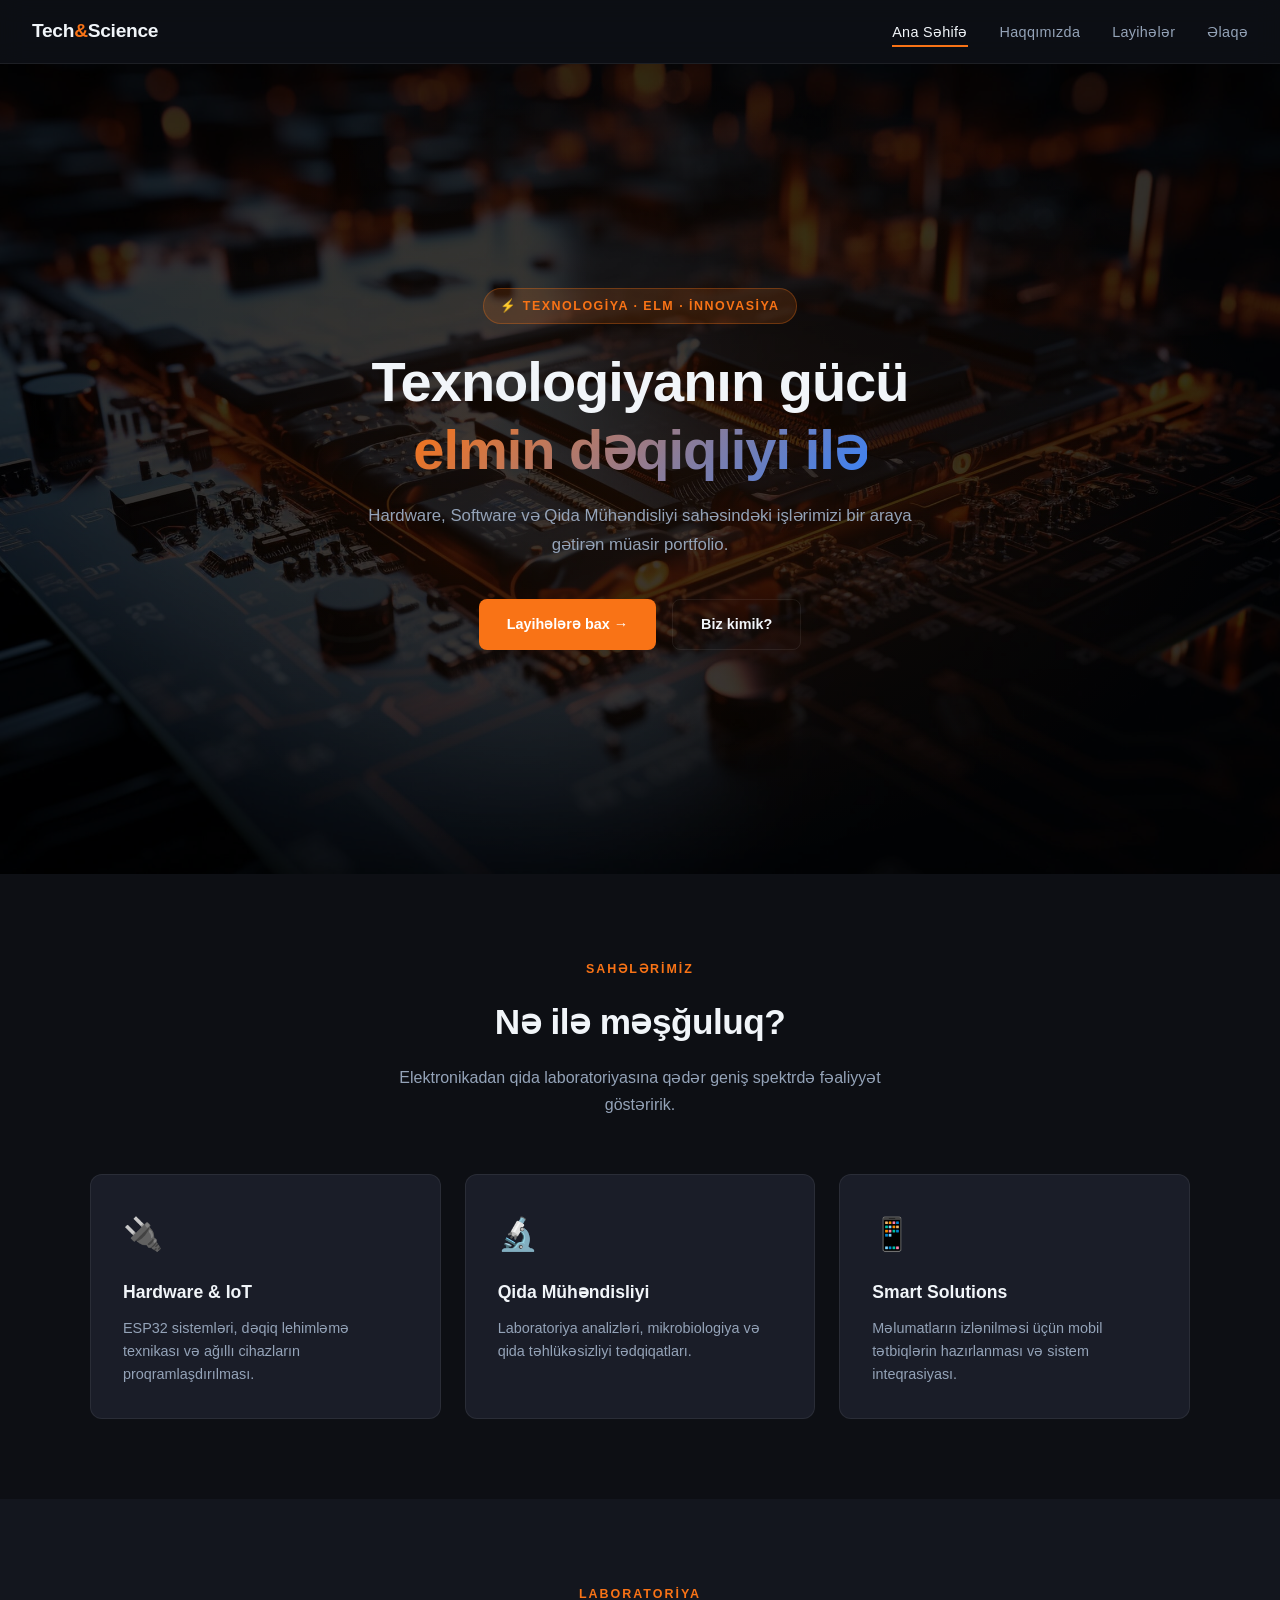
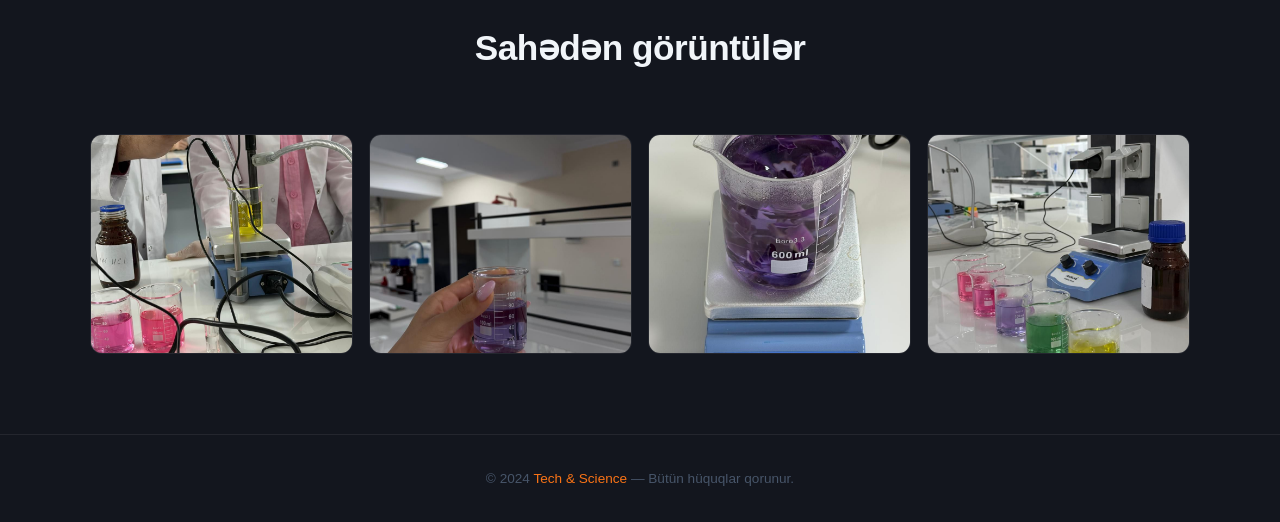
==== index.html @ fbd80976 "Add files via upload" ====
<!DOCTYPE html>
<html lang="az">
<head>
  <meta charset="UTF-8" />
  <meta name="viewport" content="width=device-width, initial-scale=1.0" />
  <title>Tech & Science Portfolio | Ana Səhifə</title>
  <link rel="stylesheet" href="style.css" />
</head>
<body>

  <!-- NAVBAR -->
  <nav>
    <div class="nav-logo">Tech<span>&</span>Science</div>
    <ul class="nav-links" id="navLinks">
      <li><a href="index.html" class="active">Ana Səhifə</a></li>
      <li><a href="about.html">Haqqımızda</a></li>
      <li><a href="projects.html">Layihələr</a></li>
      <li><a href="contact.html">Əlaqə</a></li>
    </ul>
    <div class="hamburger" id="hamburger" onclick="toggleMenu()">
      <span></span><span></span><span></span>
    </div>
  </nav>

  <!-- HERO -->
  <div class="hero">
    <div class="hero-bg" style="background-image:url('circuit.jpg')"></div>
    <div class="hero-overlay"></div>
    <div class="hero-content">
      <div class="hero-badge">⚡ Texnologiya · Elm · İnnovasiya</div>
      <h1>Texnologiyanın gücü <br><span class="highlight">elmin dəqiqliyi ilə</span></h1>
      <p>Hardware, Software və Qida Mühəndisliyi sahəsindəki işlərimizi bir araya gətirən müasir portfolio.</p>
      <div class="hero-btns">
        <a href="projects.html" class="btn btn-primary">Layihələrə bax →</a>
        <a href="about.html" class="btn btn-outline">Biz kimik?</a>
      </div>
    </div>
  </div>

  <!-- XİDMƏTLƏR -->
  <section>
    <div class="container">
      <div class="section-header">
        <span class="section-label">Sahələrimiz</span>
        <h2>Nə ilə məşğuluq?</h2>
        <p>Elektronikadan qida laboratoriyasına qədər geniş spektrdə fəaliyyət göstəririk.</p>
      </div>
      <div class="cards-grid">
        <div class="card">
          <div class="card-icon">🔌</div>
          <h3>Hardware & IoT</h3>
          <p>ESP32 sistemləri, dəqiq lehimləmə texnikası və ağıllı cihazların proqramlaşdırılması.</p>
        </div>
        <div class="card">
          <div class="card-icon">🔬</div>
          <h3>Qida Mühəndisliyi</h3>
          <p>Laboratoriya analizləri, mikrobiologiya və qida təhlükəsizliyi tədqiqatları.</p>
        </div>
        <div class="card">
          <div class="card-icon">📱</div>
          <h3>Smart Solutions</h3>
          <p>Məlumatların izlənilməsi üçün mobil tətbiqlərin hazırlanması və sistem inteqrasiyası.</p>
        </div>
      </div>
    </div>
  </section>

  <!-- FOTO QALEREYASİ -->
  <section style="background: var(--bg-secondary);">
    <div class="container">
      <div class="section-header">
        <span class="section-label">Laboratoriya</span>
        <h2>Sahədən görüntülər</h2>
      </div>
      <div class="gallery">
        <img src="lab1.jpg" alt="Laboratoriya analizləri" />
        <img src="lab2.jpg" alt="Kimyəvi proseslər" />
        <img src="lab3.jpg" alt="Titrasiya" />
        <img src="lab4.jpg" alt="Nümunə saxlama" />
      </div>
    </div>
  </section>

  <footer>
    <p>© 2024 <span>Tech & Science</span> — Bütün hüquqlar qorunur.</p>
  </footer>

  <script>
    function toggleMenu() {
      document.getElementById('navLinks').classList.toggle('open');
    }
  </script>

</body>
</html>
---- style.css ----
/* ===== GOOGLE FONTS ===== */
@import url('[fonts.googleapis.com](https://fonts.googleapis.com/css2?family=Inter:wght@300;400;500;600;700&family=Space+Grotesk:wght@500;700&display=swap)');

/* ===== CSS DEĞİŞKENLƏR ===== */
:root {
  --bg-primary: #0d0f14;
  --bg-secondary: #13161e;
  --bg-card: #1a1d28;
  --accent-orange: #f97316;
  --accent-blue: #3b82f6;
  --accent-glow: rgba(249, 115, 22, 0.15);
  --text-primary: #f1f5f9;
  --text-secondary: #94a3b8;
  --text-muted: #475569;
  --border: rgba(255,255,255,0.07);
  --radius: 12px;
  --transition: 0.25s ease;
}

/* ===== RESET ===== */
*, *::before, *::after {
  margin: 0;
  padding: 0;
  box-sizing: border-box;
}

html {
  scroll-behavior: smooth;
}

body {
  background-color: var(--bg-primary);
  color: var(--text-primary);
  font-family: 'Inter', sans-serif;
  font-size: 16px;
  line-height: 1.7;
  min-height: 100vh;
}

img {
  max-width: 100%;
  height: auto;
  display: block;
}

a {
  color: var(--accent-orange);
  text-decoration: none;
  transition: color var(--transition);
}

a:hover {
  color: var(--accent-blue);
}

/* ===== NAVBAR ===== */
nav {
  position: sticky;
  top: 0;
  z-index: 100;
  background: rgba(13, 15, 20, 0.85);
  backdrop-filter: blur(12px);
  -webkit-backdrop-filter: blur(12px);
  border-bottom: 1px solid var(--border);
  padding: 0 2rem;
  display: flex;
  align-items: center;
  justify-content: space-between;
  height: 64px;
}

.nav-logo {
  font-family: 'Space Grotesk', sans-serif;
  font-size: 1.2rem;
  font-weight: 700;
  color: var(--text-primary);
  letter-spacing: -0.3px;
}

.nav-logo span {
  color: var(--accent-orange);
}

.nav-links {
  display: flex;
  gap: 2rem;
  list-style: none;
}

.nav-links a {
  color: var(--text-secondary);
  font-size: 0.9rem;
  font-weight: 500;
  letter-spacing: 0.3px;
  padding: 0.3rem 0;
  border-bottom: 2px solid transparent;
  transition: all var(--transition);
}

.nav-links a:hover,
.nav-links a.active {
  color: var(--text-primary);
  border-bottom-color: var(--accent-orange);
}

/* Hamburger (mobil) */
.hamburger {
  display: none;
  flex-direction: column;
  gap: 5px;
  cursor: pointer;
  padding: 4px;
}

.hamburger span {
  width: 24px;
  height: 2px;
  background: var(--text-primary);
  border-radius: 2px;
  transition: all var(--transition);
}

/* ===== HERO ===== */
.hero {
  position: relative;
  min-height: 90vh;
  display: flex;
  align-items: center;
  justify-content: center;
  text-align: center;
  padding: 4rem 2rem;
  overflow: hidden;
}

.hero-bg {
  position: absolute;
  inset: 0;
  background-image: url('circuit.jpg'); /* öz şəklinizi qoyun */
  background-size: cover;
  background-position: center;
  filter: brightness(0.2);
  z-index: 0;
}

.hero-overlay {
  position: absolute;
  inset: 0;
  background: radial-gradient(ellipse at center, rgba(249,115,22,0.08) 0%, transparent 70%);
  z-index: 1;
}

.hero-content {
  position: relative;
  z-index: 2;
  max-width: 700px;
}

.hero-badge {
  display: inline-block;
  background: var(--accent-glow);
  border: 1px solid rgba(249,115,22,0.3);
  color: var(--accent-orange);
  font-size: 0.78rem;
  font-weight: 600;
  letter-spacing: 1.5px;
  text-transform: uppercase;
  padding: 0.4rem 1rem;
  border-radius: 50px;
  margin-bottom: 1.5rem;
}

.hero h1 {
  font-family: 'Space Grotesk', sans-serif;
  font-size: clamp(2rem, 5vw, 3.5rem);
  font-weight: 700;
  line-height: 1.2;
  margin-bottom: 1.2rem;
  letter-spacing: -1px;
}

.hero h1 .highlight {
  background: linear-gradient(135deg, var(--accent-orange), var(--accent-blue));
  -webkit-background-clip: text;
  -webkit-text-fill-color: transparent;
  background-clip: text;
}

.hero p {
  color: var(--text-secondary);
  font-size: 1.05rem;
  max-width: 560px;
  margin: 0 auto 2.5rem;
}

.hero-btns {
  display: flex;
  gap: 1rem;
  justify-content: center;
  flex-wrap: wrap;
}

/* ===== DÜYMƏLƏR ===== */
.btn {
  display: inline-flex;
  align-items: center;
  gap: 0.5rem;
  padding: 0.75rem 1.75rem;
  border-radius: 8px;
  font-size: 0.9rem;
  font-weight: 600;
  cursor: pointer;
  border: none;
  transition: all var(--transition);
}

.btn-primary {
  background: var(--accent-orange);
  color: #fff;
}

.btn-primary:hover {
  background: #ea6c0a;
  transform: translateY(-2px);
  box-shadow: 0 8px 24px rgba(249,115,22,0.3);
  color: #fff;
}

.btn-outline {
  background: transparent;
  color: var(--text-primary);
  border: 1px solid var(--border);
}

.btn-outline:hover {
  border-color: var(--accent-orange);
  color: var(--accent-orange);
  transform: translateY(-2px);
}

/* ===== SECTION ===== */
section {
  padding: 5rem 2rem;
}

.section-header {
  text-align: center;
  margin-bottom: 3.5rem;
}

.section-label {
  display: inline-block;
  color: var(--accent-orange);
  font-size: 0.78rem;
  font-weight: 600;
  letter-spacing: 2px;
  text-transform: uppercase;
  margin-bottom: 0.75rem;
}

.section-header h2 {
  font-family: 'Space Grotesk', sans-serif;
  font-size: clamp(1.6rem, 3vw, 2.2rem);
  font-weight: 700;
  letter-spacing: -0.5px;
  margin-bottom: 0.75rem;
}

.section-header p {
  color: var(--text-secondary);
  max-width: 520px;
  margin: 0 auto;
}

.container {
  max-width: 1100px;
  margin: 0 auto;
}

/* ===== KARTLAR ===== */
.cards-grid {
  display: grid;
  grid-template-columns: repeat(auto-fit, minmax(280px, 1fr));
  gap: 1.5rem;
}

.card {
  background: var(--bg-card);
  border: 1px solid var(--border);
  border-radius: var(--radius);
  padding: 2rem;
  transition: all var(--transition);
  position: relative;
  overflow: hidden;
}

.card::before {
  content: '';
  position: absolute;
  top: 0;
  left: 0;
  right: 0;
  height: 2px;
  background: linear-gradient(90deg, var(--accent-orange), var(--accent-blue));
  opacity: 0;
  transition: opacity var(--transition);
}

.card:hover {
  border-color: rgba(249,115,22,0.25);
  transform: translateY(-4px);
  box-shadow: 0 16px 40px rgba(0,0,0,0.4);
}

.card:hover::before {
  opacity: 1;
}

.card-icon {
  font-size: 2rem;
  margin-bottom: 1rem;
}

.card h3 {
  font-family: 'Space Grotesk', sans-serif;
  font-size: 1.1rem;
  font-weight: 600;
  margin-bottom: 0.6rem;
}

.card p {
  color: var(--text-secondary);
  font-size: 0.9rem;
  line-height: 1.6;
}

/* ===== SKILL BARS ===== */
.skill-item {
  margin-bottom: 1.5rem;
}

.skill-header {
  display: flex;
  justify-content: space-between;
  margin-bottom: 0.5rem;
  font-size: 0.9rem;
  font-weight: 500;
}

.skill-bar {
  height: 6px;
  background: var(--border);
  border-radius: 50px;
  overflow: hidden;
}

.skill-fill {
  height: 100%;
  background: linear-gradient(90deg, var(--accent-orange), var(--accent-blue));
  border-radius: 50px;
  transition: width 1s ease;
}

/* ===== TEAM (about.html) ===== */
.team-grid {
  display: grid;
  grid-template-columns: repeat(auto-fit, minmax(300px, 1fr));
  gap: 2rem;
}

.team-card {
  background: var(--bg-card);
  border: 1px solid var(--border);
  border-radius: var(--radius);
  padding: 2.5rem 2rem;
  text-align: center;
  transition: all var(--transition);
}

.team-card:hover {
  border-color: rgba(249,115,22,0.25);
  transform: translateY(-4px);
  box-shadow: 0 16px 40px rgba(0,0,0,0.4);
}

.team-avatar {
  width: 80px;
  height: 80px;
  border-radius: 50%;
  background: linear-gradient(135deg, var(--accent-orange), var(--accent-blue));
  display: flex;
  align-items: center;
  justify-content: center;
  font-size: 2rem;
  margin: 0 auto 1.2rem;
}

.team-card h3 {
  font-family: 'Space Grotesk', sans-serif;
  font-size: 1.2rem;
  font-weight: 700;
  margin-bottom: 0.4rem;
}

.team-card .role {
  color: var(--accent-orange);
  font-size: 0.82rem;
  font-weight: 600;
  text-transform: uppercase;
  letter-spacing: 1px;
  margin-bottom: 1rem;
}

.team-card p {
  color: var(--text-secondary);
  font-size: 0.9rem;
}

/* ===== CONTACT ===== */
.contact-grid {
  display: grid;
  grid-template-columns: repeat(auto-fit, minmax(240px, 1fr));
  gap: 1.5rem;
  max-width: 800px;
  margin: 0 auto;
}

.contact-card {
  background: var(--bg-card);
  border: 1px solid var(--border);
  border-radius: var(--radius);
  padding: 2rem;
  text-align: center;
  transition: all var(--transition);
}

.contact-card:hover {
  border-color: rgba(249,115,22,0.3);
  transform: translateY(-4px);
}

.contact-card .icon {
  font-size: 2rem;
  margin-bottom: 1rem;
}

.contact-card h3 {
  font-size: 1rem;
  font-weight: 600;
  margin-bottom: 0.4rem;
}

.contact-card a,
.contact-card p {
  color: var(--text-secondary);
  font-size: 0.9rem;
}

.contact-card a:hover {
  color: var(--accent-orange);
}

/* ===== TAGS ===== */
.tag {
  display: inline-block;
  background: rgba(59,130,246,0.1);
  border: 1px solid rgba(59,130,246,0.2);
  color: var(--accent-blue);
  font-size: 0.75rem;
  font-weight: 500;
  padding: 0.25rem 0.6rem;
  border-radius: 4px;
  margin: 0.2rem;
}

/* ===== FOOTER ===== */
footer {
  background: var(--bg-secondary);
  border-top: 1px solid var(--border);
  text-align: center;
  padding: 2rem;
  color: var(--text-muted);
  font-size: 0.85rem;
}

footer span {
  color: var(--accent-orange);
}

/* ===== PHOTO GALLERY ===== */
.gallery {
  display: grid;
  grid-template-columns: repeat(auto-fit, minmax(220px, 1fr));
  gap: 1rem;
}

.gallery img {
  border-radius: var(--radius);
  width: 100%;
  height: 220px;
  object-fit: cover;
  border: 1px solid var(--border);
  transition: all var(--transition);
}

.gallery img:hover {
  transform: scale(1.02);
  border-color: rgba(249,115,22,0.4);
  box-shadow: 0 8px 30px rgba(249,115,22,0.15);
}

/* ===== MOBİL RESPONSIVE ===== */
@media (max-width: 768px) {
  nav {
    padding: 0 1.2rem;
  }

  .nav-links {
    display: none;
    flex-direction: column;
    position: absolute;
    top: 64px;
    left: 0;
    right: 0;
    background: var(--bg-secondary);
    border-bottom: 1px solid var(--border);
    padding: 1.5rem 1.2rem;
    gap: 1.2rem;
  }

  .nav-links.open {
    display: flex;
  }

  .hamburger {
    display: flex;
  }

  section {
    padding: 3.5rem 1.2rem;
  }

  .hero {
    min-height: 70vh;
    padding: 3rem 1.2rem;
  }

  .hero-btns {
    flex-direction: column;
    align-items: center;
  }

  .cards-grid,
  .team-grid {
    grid-template-columns: 1fr;
  }
}
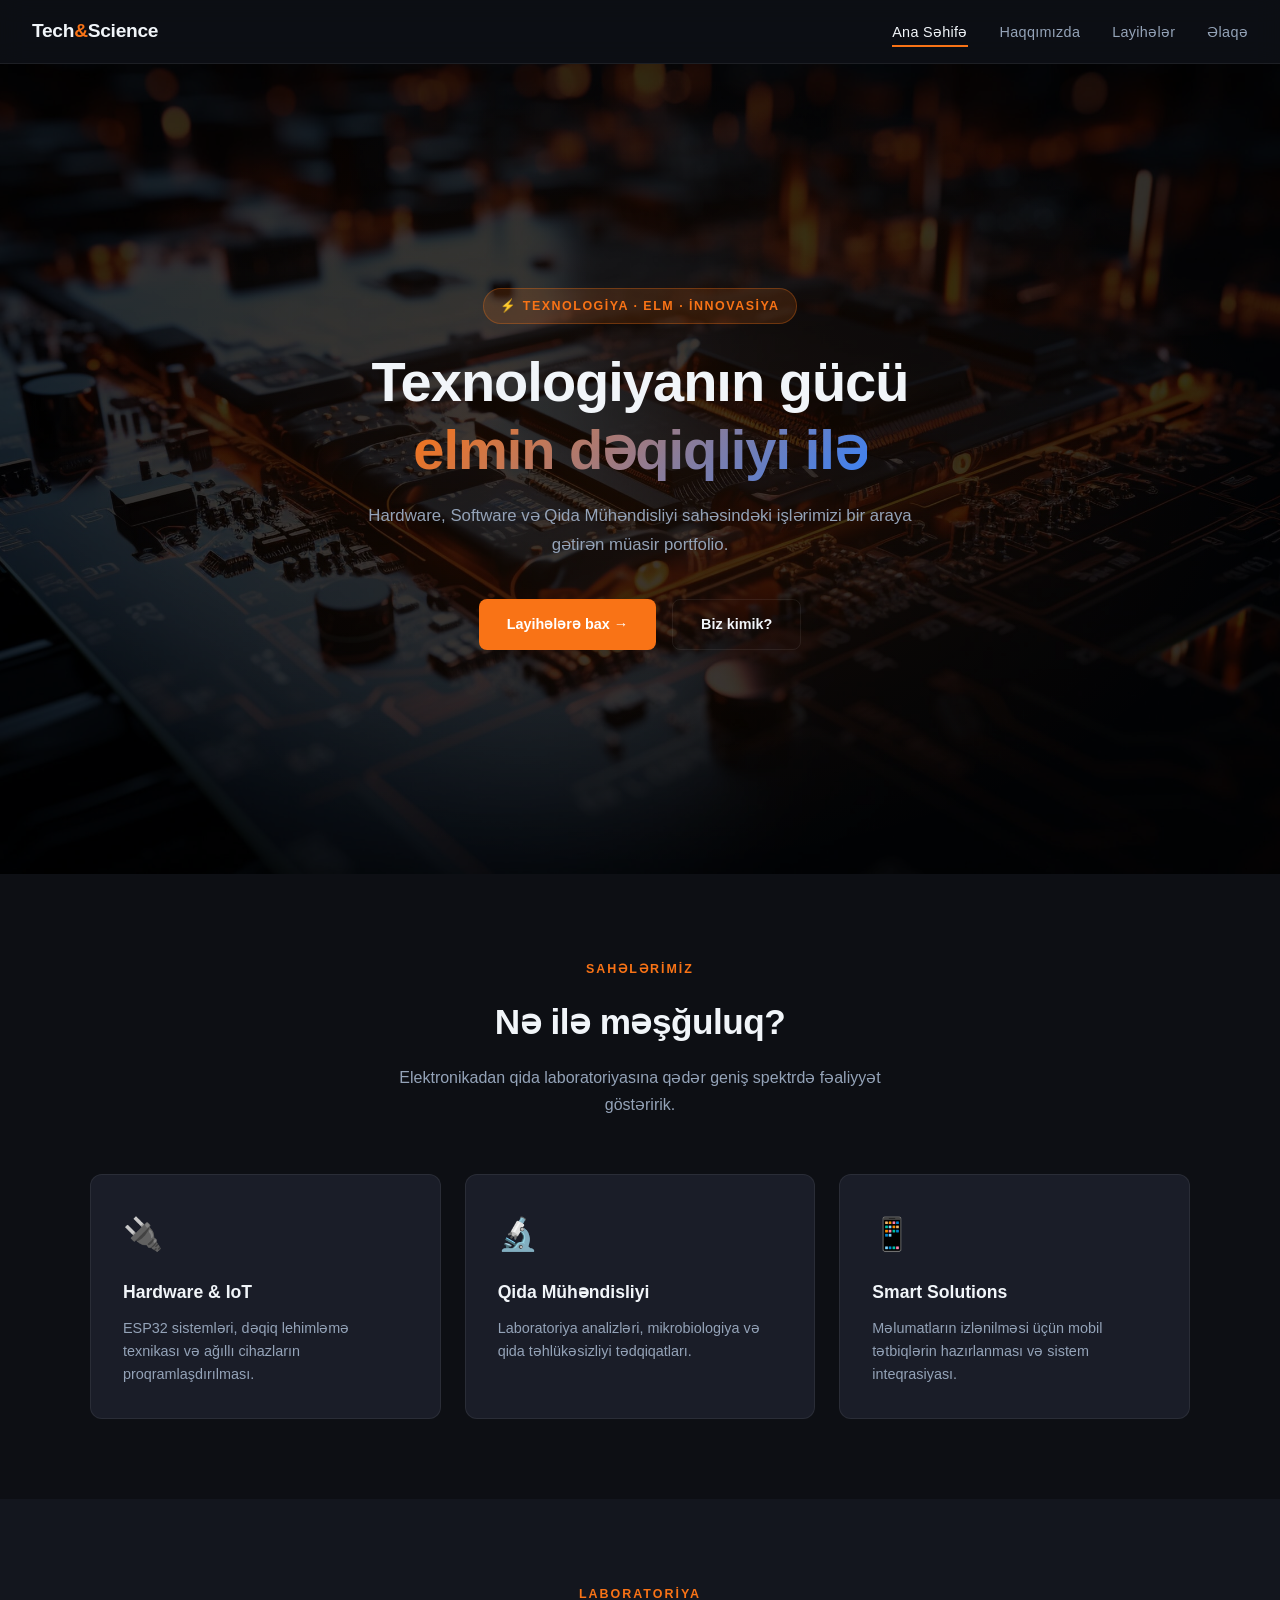
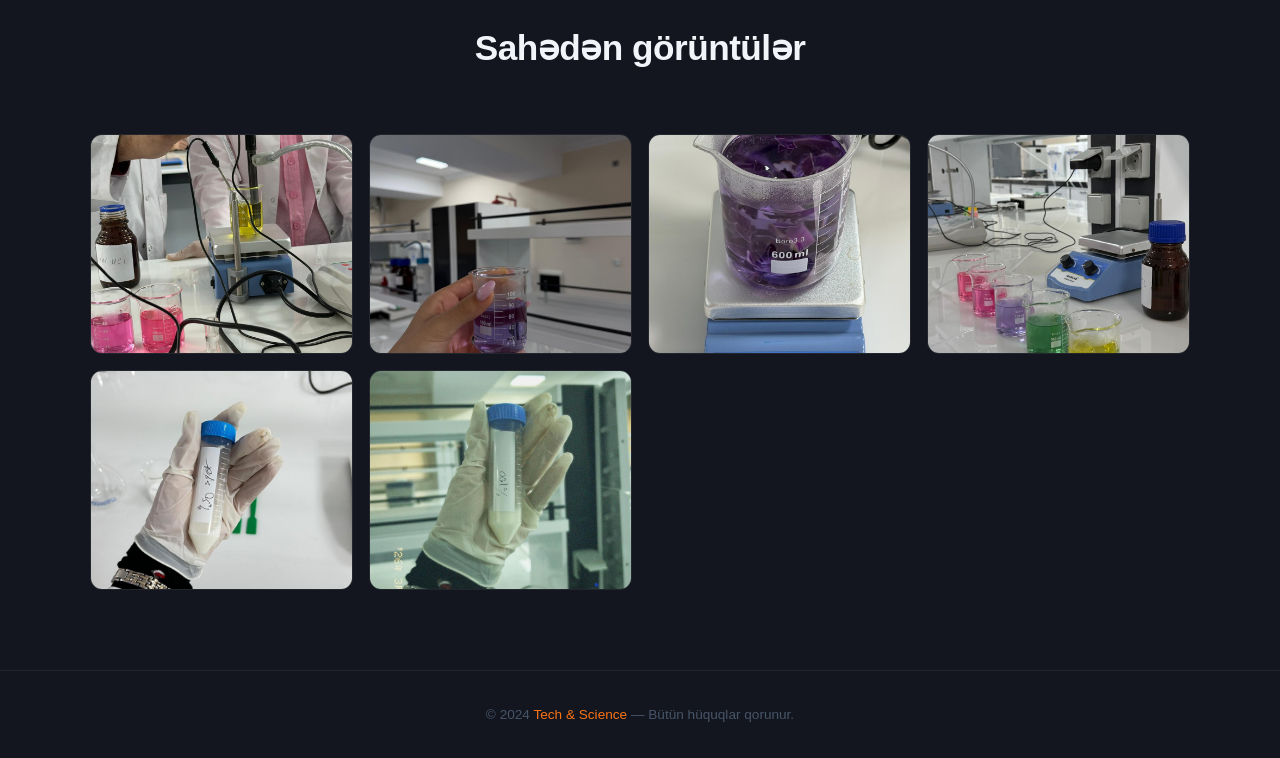
==== commit e792e70a: "Add files via upload" ====
--- a/index.html
+++ b/index.html
@@ -77,6 +77,8 @@
         <img src="lab2.jpg" alt="Kimyəvi proseslər" />
         <img src="lab3.jpg" alt="Titrasiya" />
         <img src="lab4.jpg" alt="Nümunə saxlama" />
+        <img src="lap5.jpg" alt="Nümunə saxlama" />
+        <img src="lap6.jpg" alt="Nümunə saxlama" />
       </div>
     </div>
   </section>
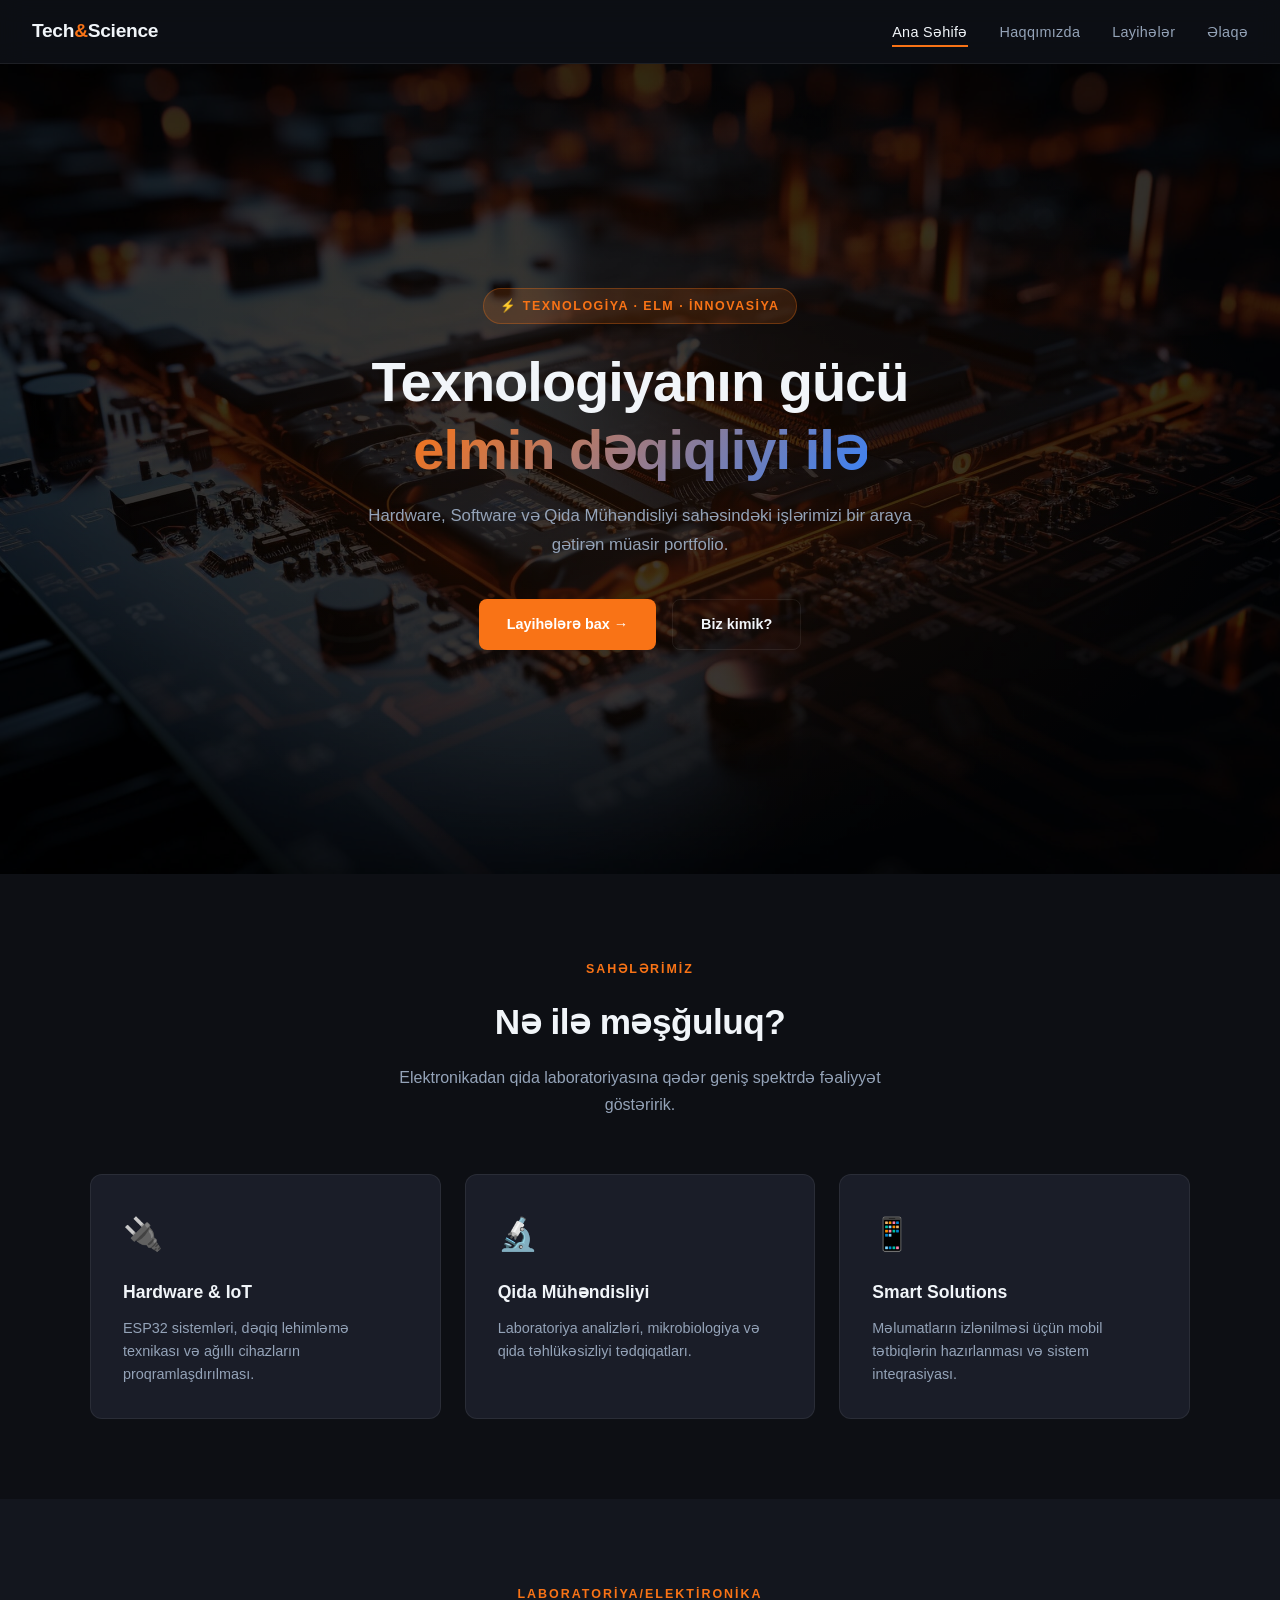
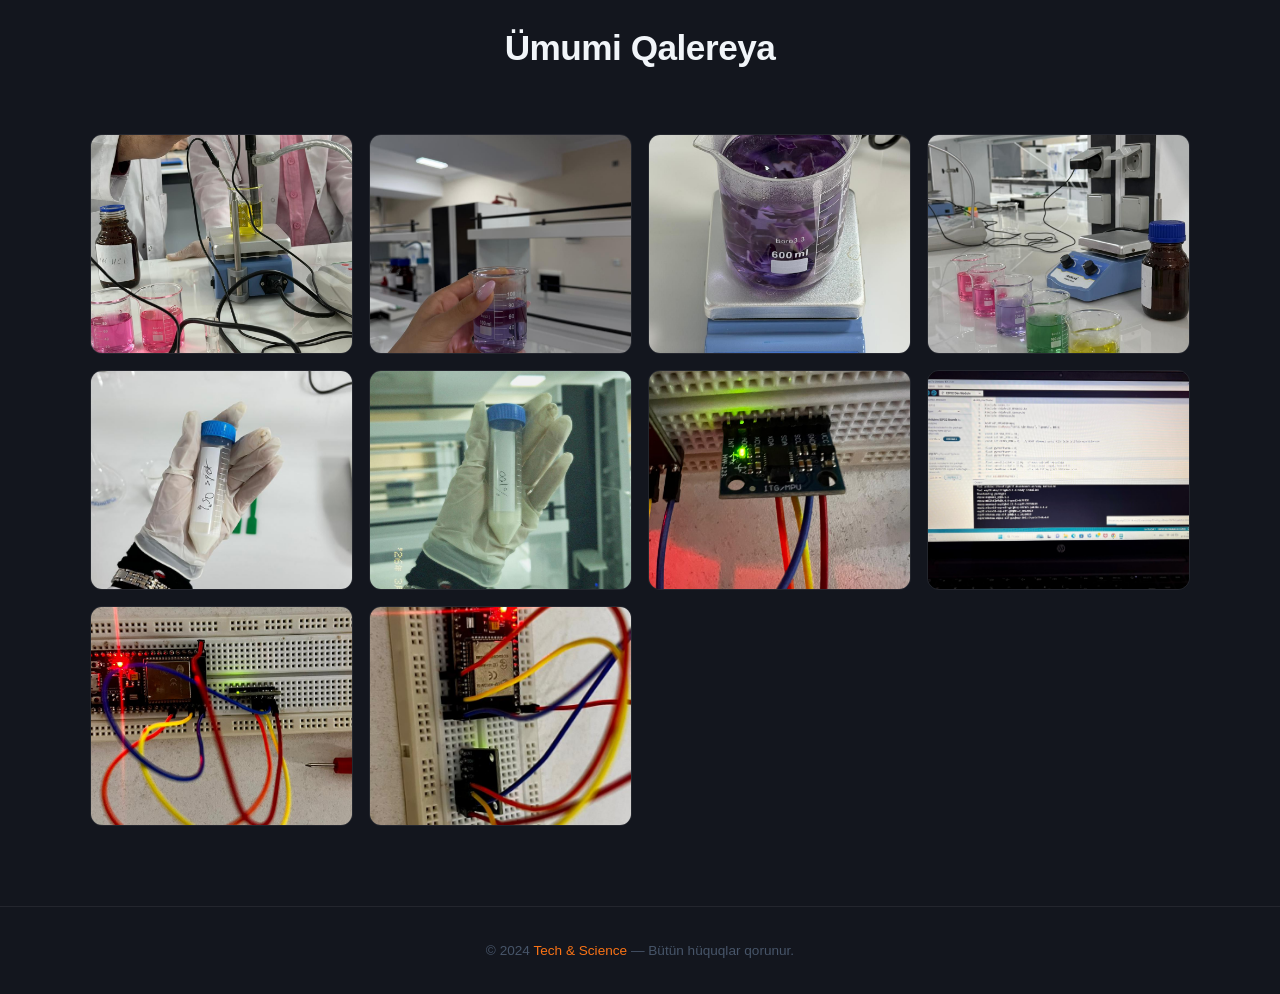
==== commit 4b48f761: "Add files via upload" ====
--- a/index.html
+++ b/index.html
@@ -69,8 +69,8 @@
   <section style="background: var(--bg-secondary);">
     <div class="container">
       <div class="section-header">
-        <span class="section-label">Laboratoriya</span>
-        <h2>Sahədən görüntülər</h2>
+        <span class="section-label">Laboratoriya/Elektironika</span>
+        <h2>Ümumi Qalereya</h2>
       </div>
       <div class="gallery">
         <img src="lab1.jpg" alt="Laboratoriya analizləri" />
@@ -79,6 +79,10 @@
         <img src="lab4.jpg" alt="Nümunə saxlama" />
         <img src="lap5.jpg" alt="Nümunə saxlama" />
         <img src="lap6.jpg" alt="Nümunə saxlama" />
+        <img src="lap7.jpg" alt="ESP32" />
+        <img src="lap8.jpg" alt="ESP32" />
+        <img src="lap9.jpg" alt="ESP32" />
+        <img src="lap10.jpg" alt="ESP32" />
       </div>
     </div>
   </section>
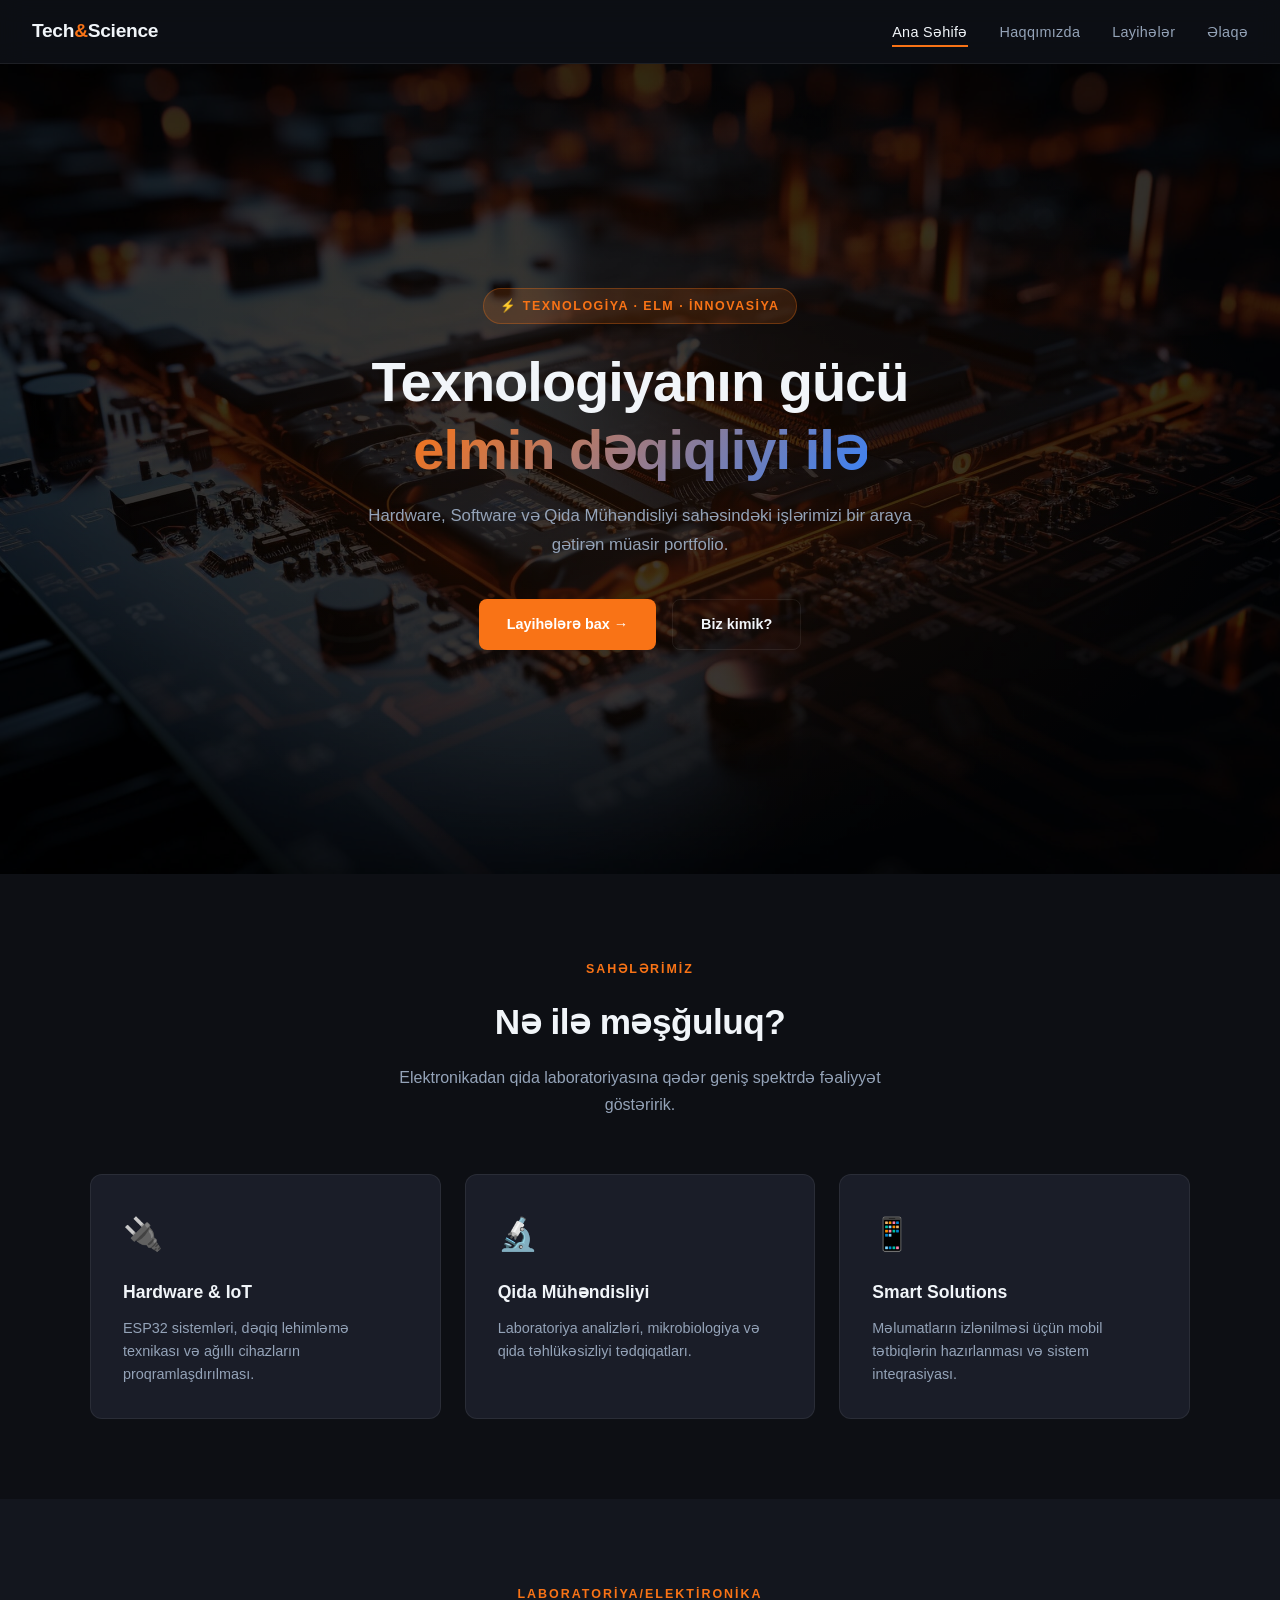
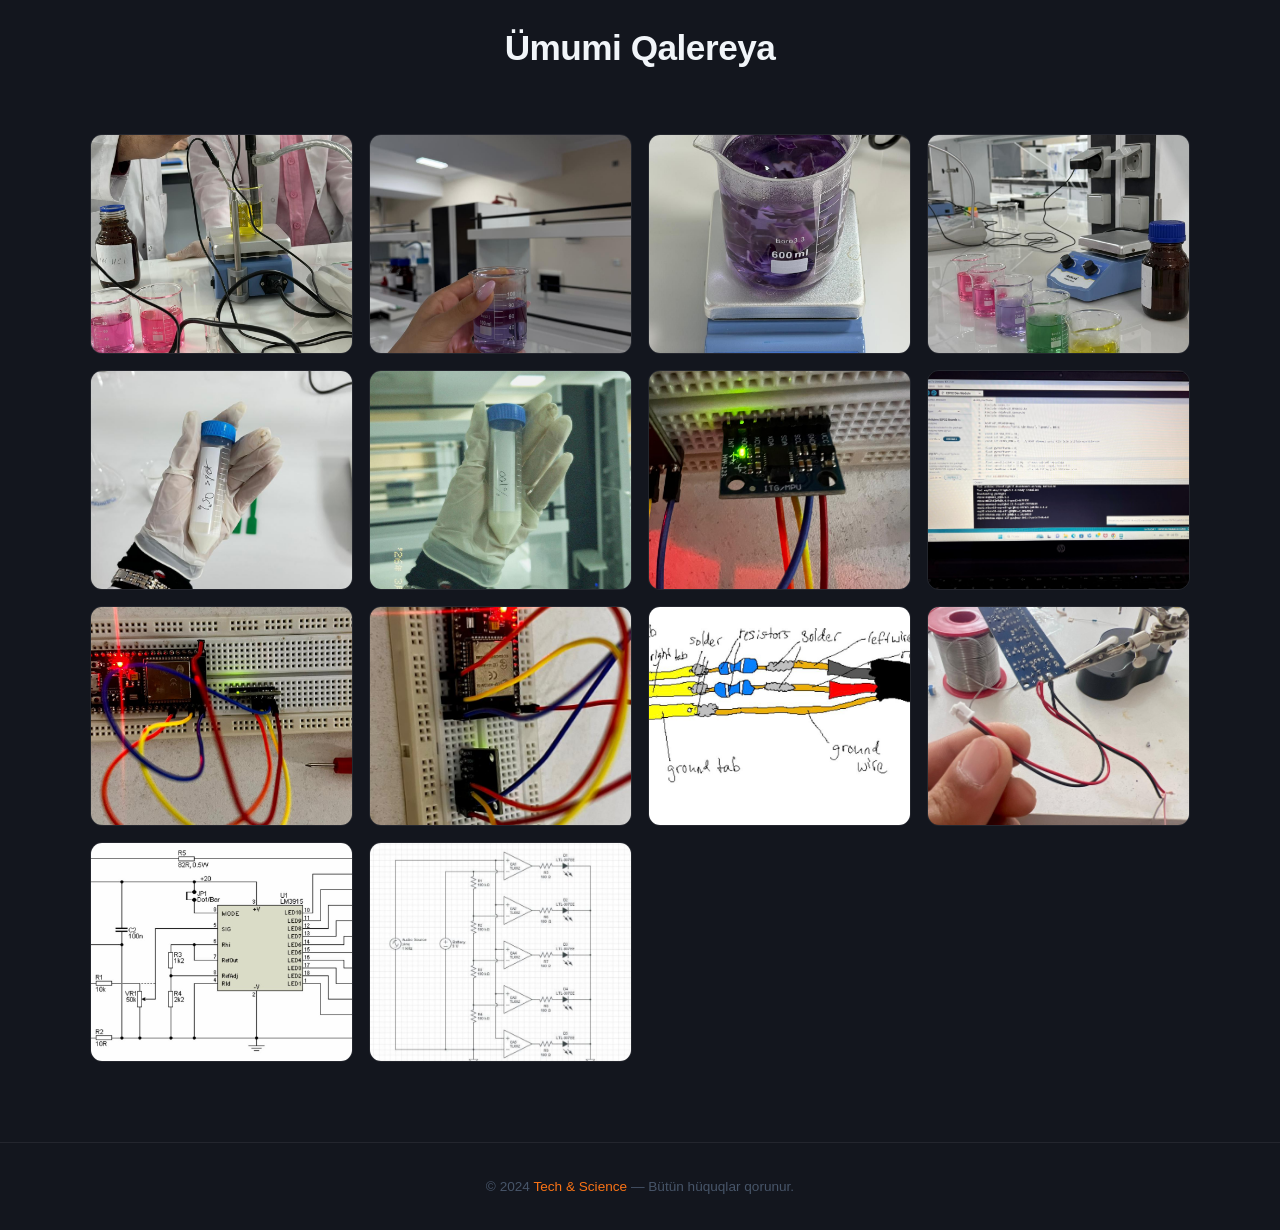
==== commit 98074a8f: "Add files via upload" ====
--- a/index.html
+++ b/index.html
@@ -83,6 +83,10 @@
         <img src="lap8.jpg" alt="ESP32" />
         <img src="lap9.jpg" alt="ESP32" />
         <img src="lap10.jpg" alt="ESP32" />
+        <img src="lap11.jpg" alt="radio sxem" />
+        <img src="lap12.jpg" alt="radio sxem" />
+        <img src="lap13.jpg" alt="radio sxem" />
+        <img src="lap14.jpg" alt="radio sxem" />
       </div>
     </div>
   </section>
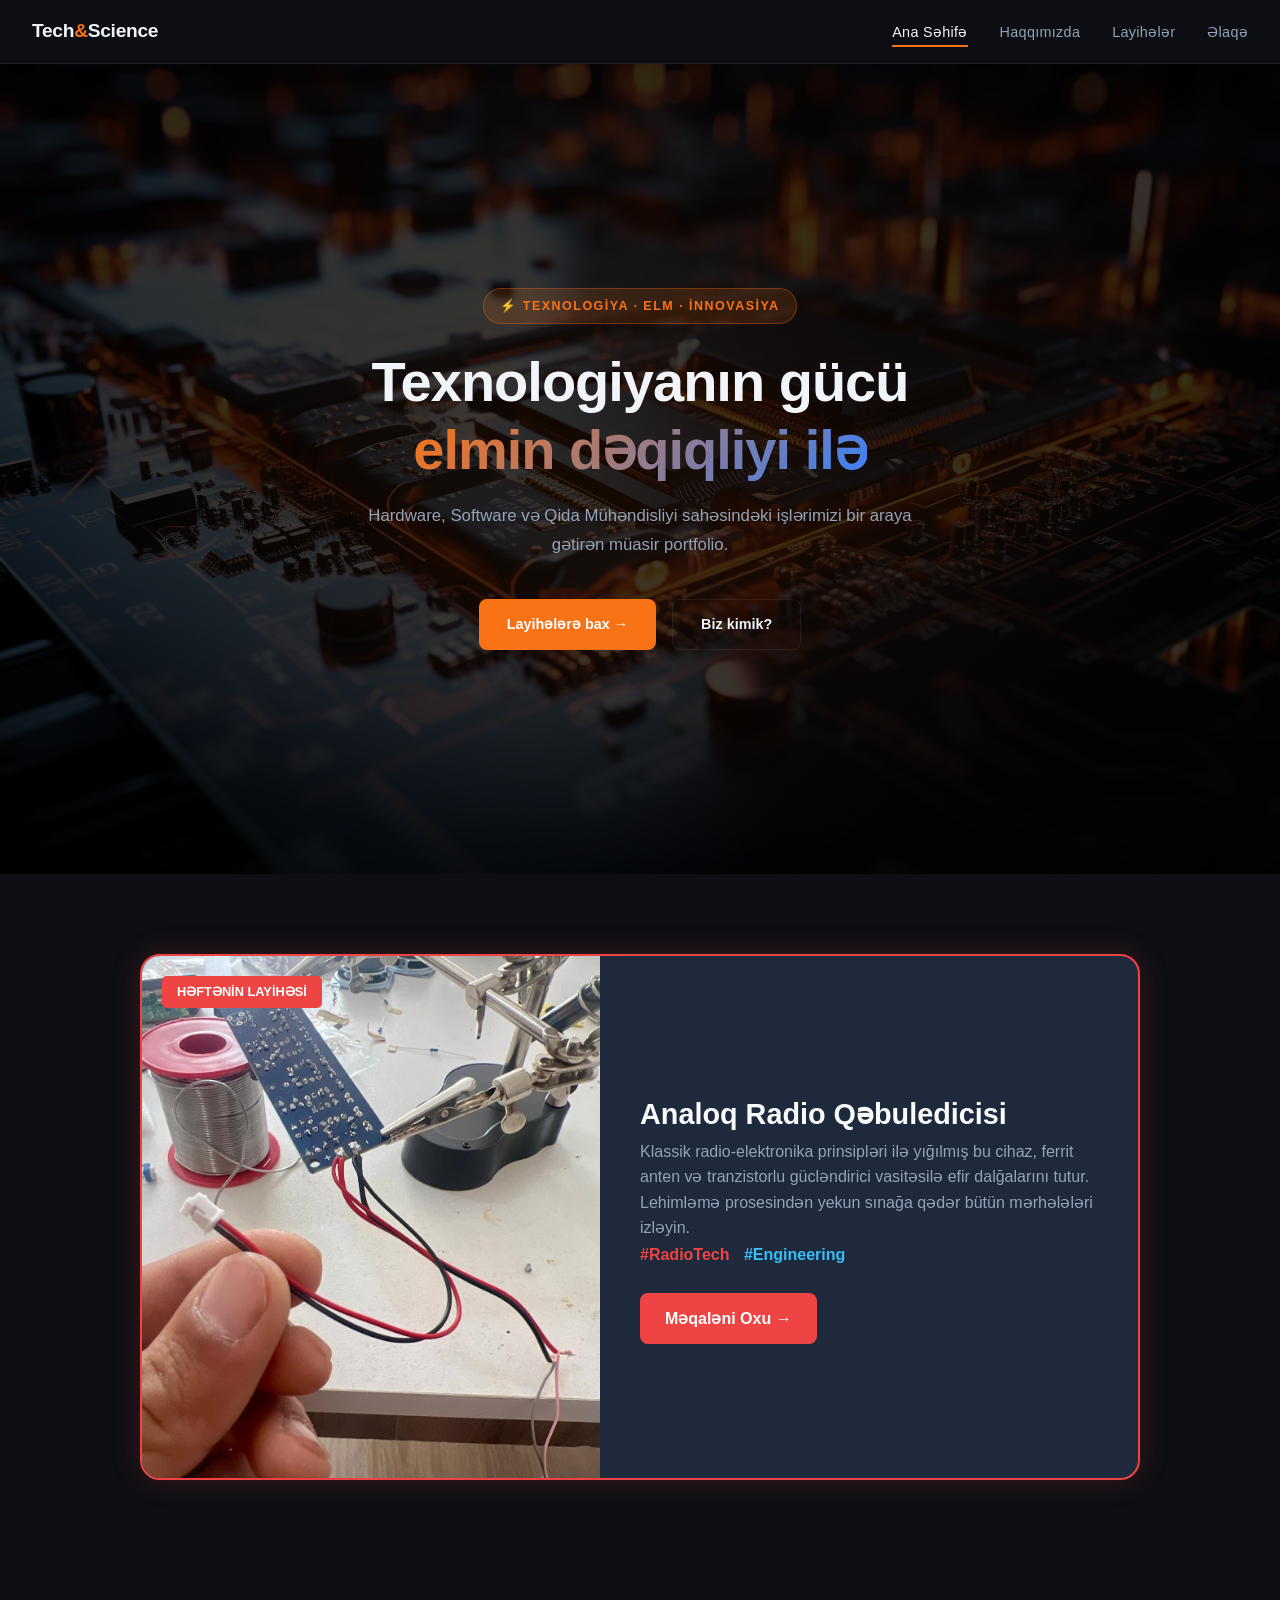
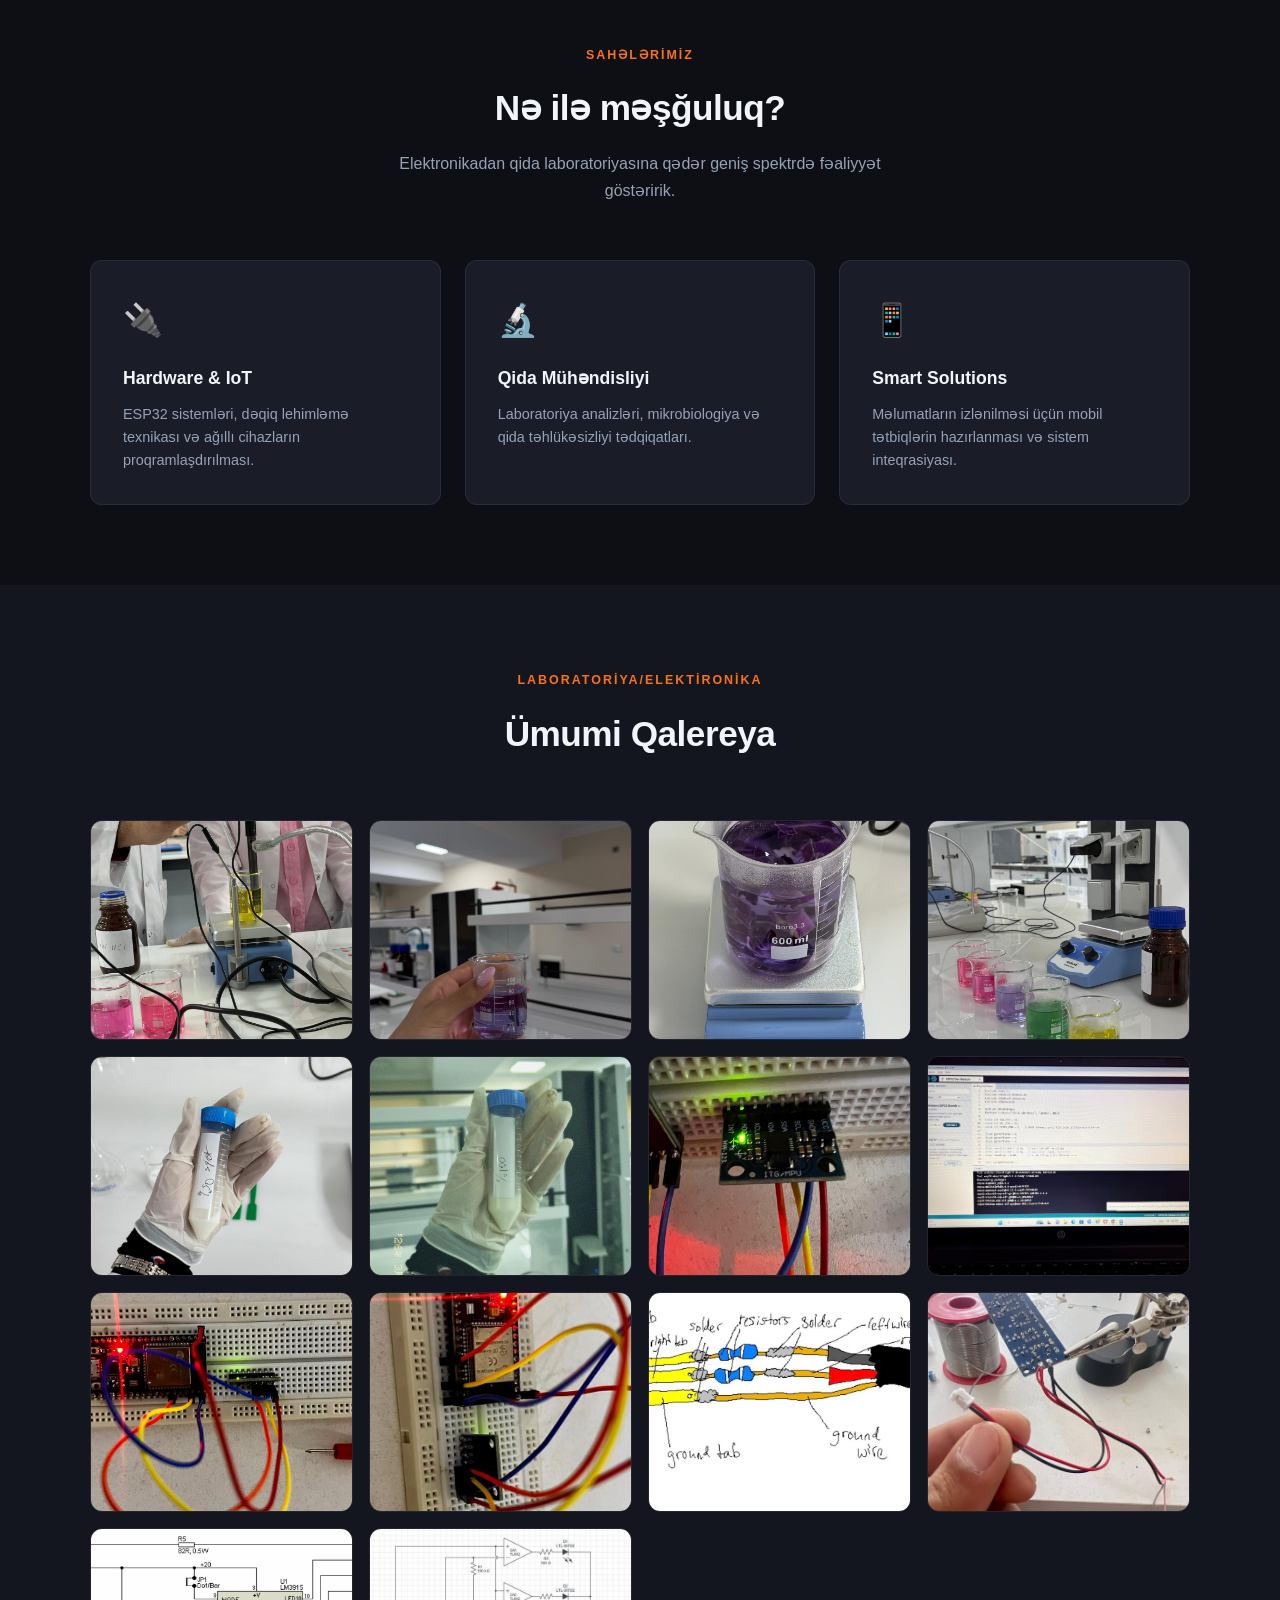
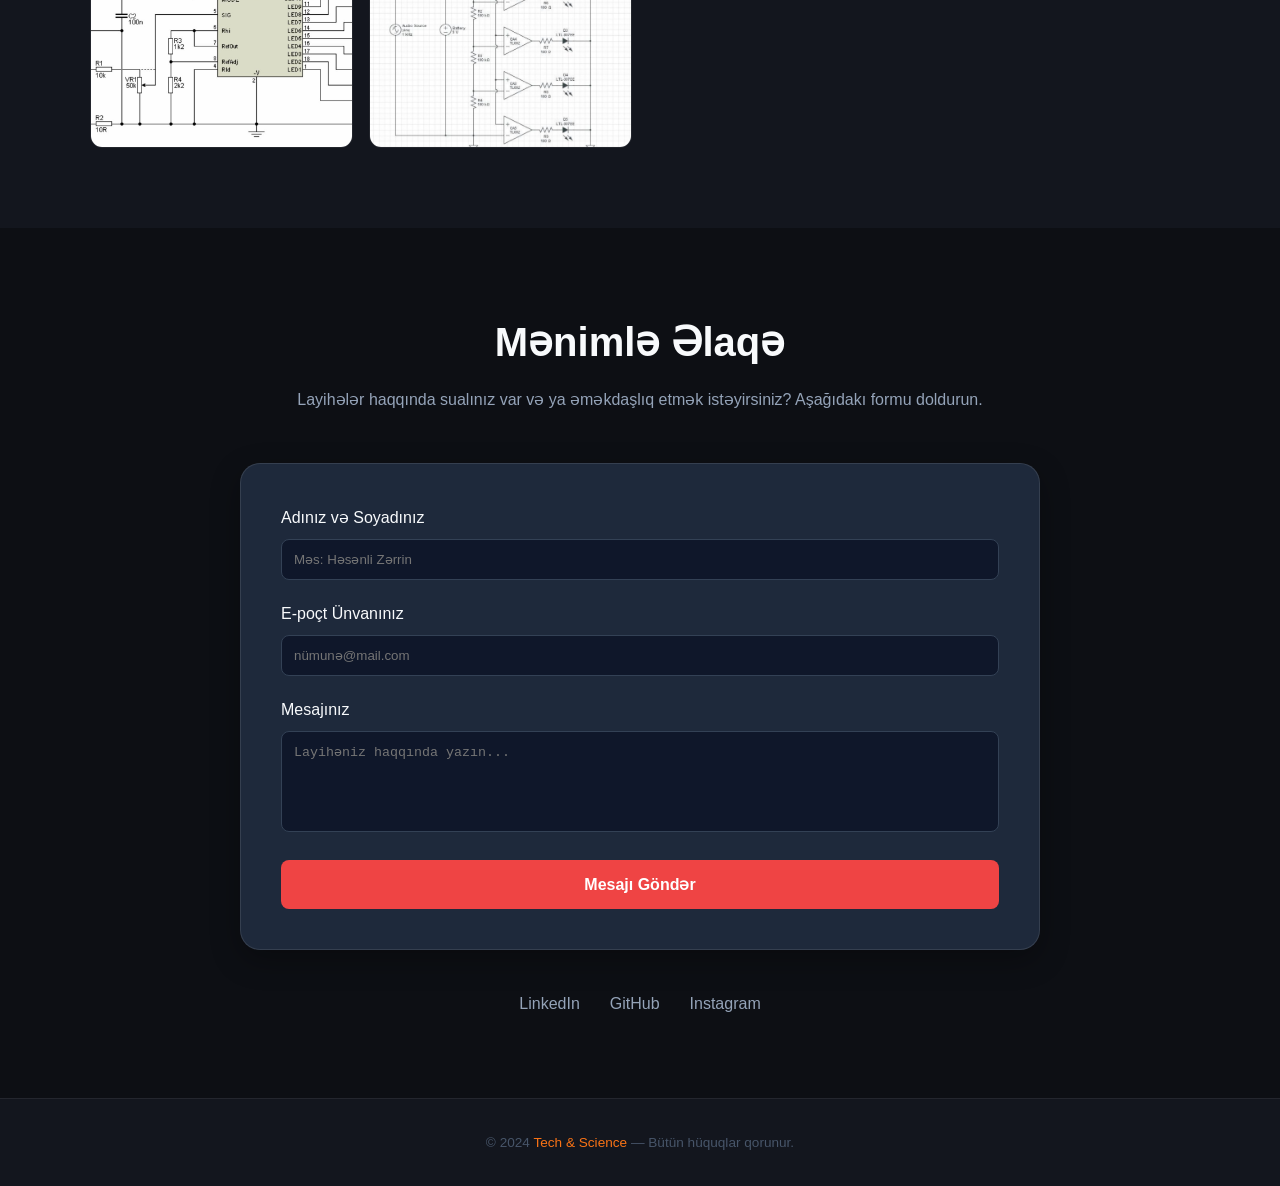
==== commit 7ae505a2: "Add files via upload" ====
--- a/index.html
+++ b/index.html
@@ -5,9 +5,12 @@
   <meta name="viewport" content="width=device-width, initial-scale=1.0" />
   <title>Tech & Science Portfolio | Ana Səhifə</title>
   <link rel="stylesheet" href="style.css" />
+  <meta name="description" content="Radio-elektronika, ESP32 layihələri və mühəndislik tədqiqatları haqqında şəxsi portfolio.">
+<meta name="keywords" content="radio sxemləri, ESP32, mühəndislik, lehimləmə, ">
+<link href="https://unpkg.com/aos@2.3.1/dist/aos.css" rel="stylesheet">
+<meta name="google-site-verification" content="H_rSkgdpZccQFYCzLV52eMNaQ7GZskk9QZ2BRXmeVCI" />
 </head>
 <body>
-
   <!-- NAVBAR -->
   <nav>
     <div class="nav-logo">Tech<span>&</span>Science</div>
@@ -36,7 +39,26 @@
       </div>
     </div>
   </div>
+<section class="featured-project" data-aos="fade-up" style="...">    <div style="max-width: 1000px; margin: 0 auto; border: 2px solid #ef4444; border-radius: 20px; overflow: hidden; display: flex; flex-wrap: wrap; background: #1e293b; box-shadow: 0 0 30px rgba(239, 68, 68, 0.2);">
+        
+        <div style="flex: 1; min-width: 300px; position: relative;">
+            <img src="11.jpeg" alt="Radio-Elektronika Layihəsi" style="width: 100%; height: 100%; object-fit: cover;">
+            <div style="position: absolute; top: 20px; left: 20px; background: #ef4444; color: white; padding: 5px 15px; border-radius: 5px; font-weight: bold; font-size: 0.8rem;">HƏFTƏNİN LAYİHƏSİ</div>
+        </div>
 
+        <div style="flex: 1; min-width: 300px; padding: 40px; display: flex; flex-direction: column; justify-content: center;">
+            <h2 style="color: #f8fafc; margin-top: 0; font-size: 1.8rem;">Analoq Radio Qəbuledicisi</h2>
+            <p style="color: #94a3b8; line-height: 1.6;">
+                Klassik radio-elektronika prinsipləri ilə yığılmış bu cihaz, ferrit anten və tranzistorlu gücləndirici vasitəsilə efir dalğalarını tutur. Lehimləmə prosesindən yekun sınağa qədər bütün mərhələləri izləyin.
+            </p>
+            <div style="margin-bottom: 25px;">
+                <span style="color: #ef4444; font-weight: bold;">#RadioTech</span>
+                <span style="color: #38bdf8; font-weight: bold; margin-left: 10px;">#Engineering</span>
+            </div>
+            <a href="radio-sxem.html" style="display: inline-block; background: #ef4444; color: white; text-decoration: none; padding: 12px 25px; border-radius: 8px; font-weight: bold; text-align: center; transition: 0.3s; width: fit-content;">Məqaləni Oxu →</a>
+        </div>
+    </div>
+</section>
   <!-- XİDMƏTLƏR -->
   <section>
     <div class="container">
@@ -73,23 +95,65 @@
         <h2>Ümumi Qalereya</h2>
       </div>
       <div class="gallery">
-        <img src="lab1.jpg" alt="Laboratoriya analizləri" />
-        <img src="lab2.jpg" alt="Kimyəvi proseslər" />
-        <img src="lab3.jpg" alt="Titrasiya" />
-        <img src="lab4.jpg" alt="Nümunə saxlama" />
-        <img src="lap5.jpg" alt="Nümunə saxlama" />
-        <img src="lap6.jpg" alt="Nümunə saxlama" />
-        <img src="lap7.jpg" alt="ESP32" />
-        <img src="lap8.jpg" alt="ESP32" />
-        <img src="lap9.jpg" alt="ESP32" />
-        <img src="lap10.jpg" alt="ESP32" />
-        <img src="lap11.jpg" alt="radio sxem" />
-        <img src="lap12.jpg" alt="radio sxem" />
-        <img src="lap13.jpg" alt="radio sxem" />
-        <img src="lap14.jpg" alt="radio sxem" />
+        <img src="lab1.jpg" alt="Laboratoriya analizləri"data-aos="zoom-in" />
+        <img src="lab2.jpg" alt="Kimyəvi proseslər" data-aos="zoom-in"/>
+        <img src="lab3.jpg" alt="Titrasiya" data-aos="zoom-in"/>
+        <img src="lab4.jpg" alt="Nümunə saxlama" data-aos="zoom-in"/>
+        <img src="lap5.jpg" alt="Nümunə saxlama"data-aos="zoom-in" />
+        <img src="lap6.jpg" alt="Nümunə saxlama"data-aos="zoom-in" />
+        <img src="lap7.jpg" alt="ESP32"data-aos="zoom-in" />
+        <img src="lap8.jpg" alt="ESP32"data-aos="zoom-in" />
+        <img src="lap9.jpg" alt="ESP32" data-aos="zoom-in"/>
+        <img src="lap10.jpg" alt="ESP32"data-aos="zoom-in" />
+        <img src="lap11.jpg" alt="radio sxem" data-aos="zoom-in"/>
+        <img src="lap12.jpg" alt="radio sxem" data-aos="zoom-in"/>
+        <img src="lap13.jpg" alt="radio sxem"data-aos="zoom-in" />
+        <img src="lap14.jpg" alt="radio sxem" data-aos="zoom-in"/>
       </div>
     </div>
   </section>
+  <section id="contact" data-aos="fade-left" style="...">
+    <div style="max-width: 800px; margin: 0 auto;">
+        <div style="text-align: center; margin-bottom: 50px;">
+            <h2 style="color: #f8fafc; font-size: 2.5rem; margin-bottom: 10px;">Mənimlə Əlaqə</h2>
+            <p style="color: #94a3b8;">Layihələr haqqında sualınız var və ya əməkdaşlıq etmək istəyirsiniz? Aşağıdakı formu doldurun.</p>
+        </div>
+
+        <div style="background: #1e293b; padding: 40px; border-radius: 20px; border: 1px solid rgba(255,255,255,0.1); box-shadow: 0 10px 30px rgba(0,0,0,0.3);">
+            <form action="https://formspree.io/f/meepobvj" method="POST" style="display: grid; gap: 20px;">
+                
+                <div>
+                    <label style="display: block; color: #f8fafc; margin-bottom: 8px; font-weight: 500;">Adınız və Soyadınız</label>
+                    <input type="text" name="name" placeholder="Məs: Həsənli Zərrin" required 
+                           style="width: 100%; padding: 12px; border-radius: 8px; border: 1px solid #334155; background: #0f172a; color: white; outline: none; box-sizing: border-box;">
+                </div>
+
+                <div>
+                    <label style="display: block; color: #f8fafc; margin-bottom: 8px; font-weight: 500;">E-poçt Ünvanınız</label>
+                    <input type="email" name="email" placeholder="nümunə@mail.com" required 
+                           style="width: 100%; padding: 12px; border-radius: 8px; border: 1px solid #334155; background: #0f172a; color: white; outline: none; box-sizing: border-box;">
+                </div>
+
+                <div>
+                    <label style="display: block; color: #f8fafc; margin-bottom: 8px; font-weight: 500;">Mesajınız</label>
+                    <textarea name="message" rows="5" placeholder="Layihəniz haqqında yazın..." required 
+                              style="width: 100%; padding: 12px; border-radius: 8px; border: 1px solid #334155; background: #0f172a; color: white; outline: none; resize: none; box-sizing: border-box;"></textarea>
+                </div>
+
+                <button type="submit" 
+                        style="background: #ef4444; color: white; padding: 15px; border: none; border-radius: 8px; font-weight: bold; cursor: pointer; transition: 0.3s; font-size: 1rem;">
+                    Mesajı Göndər
+                </button>
+            </form>
+        </div>
+
+        <div style="margin-top: 40px; display: flex; justify-content: center; gap: 30px;">
+            <a href="#" style="color: #94a3b8; text-decoration: none; transition: 0.3s;">LinkedIn</a>
+            <a href="#" style="color: #94a3b8; text-decoration: none; transition: 0.3s;">GitHub</a>
+            <a href="#" style="color: #94a3b8; text-decoration: none; transition: 0.3s;">Instagram</a>
+        </div>
+    </div>
+</section>
 
   <footer>
     <p>© 2024 <span>Tech & Science</span> — Bütün hüquqlar qorunur.</p>
@@ -100,6 +164,12 @@
       document.getElementById('navLinks').classList.toggle('open');
     }
   </script>
-
+<script src="https://unpkg.com/aos@2.3.1/dist/aos.js"></script>
+<script>
+  AOS.init({
+    duration: 1000, // Animasiyanın sürəti (milisaniyə ilə)
+    once: true,      // Animasiya ancaq bir dəfə (aşağı düşəndə) olsun
+  });
+</script>
 </body>
 </html>
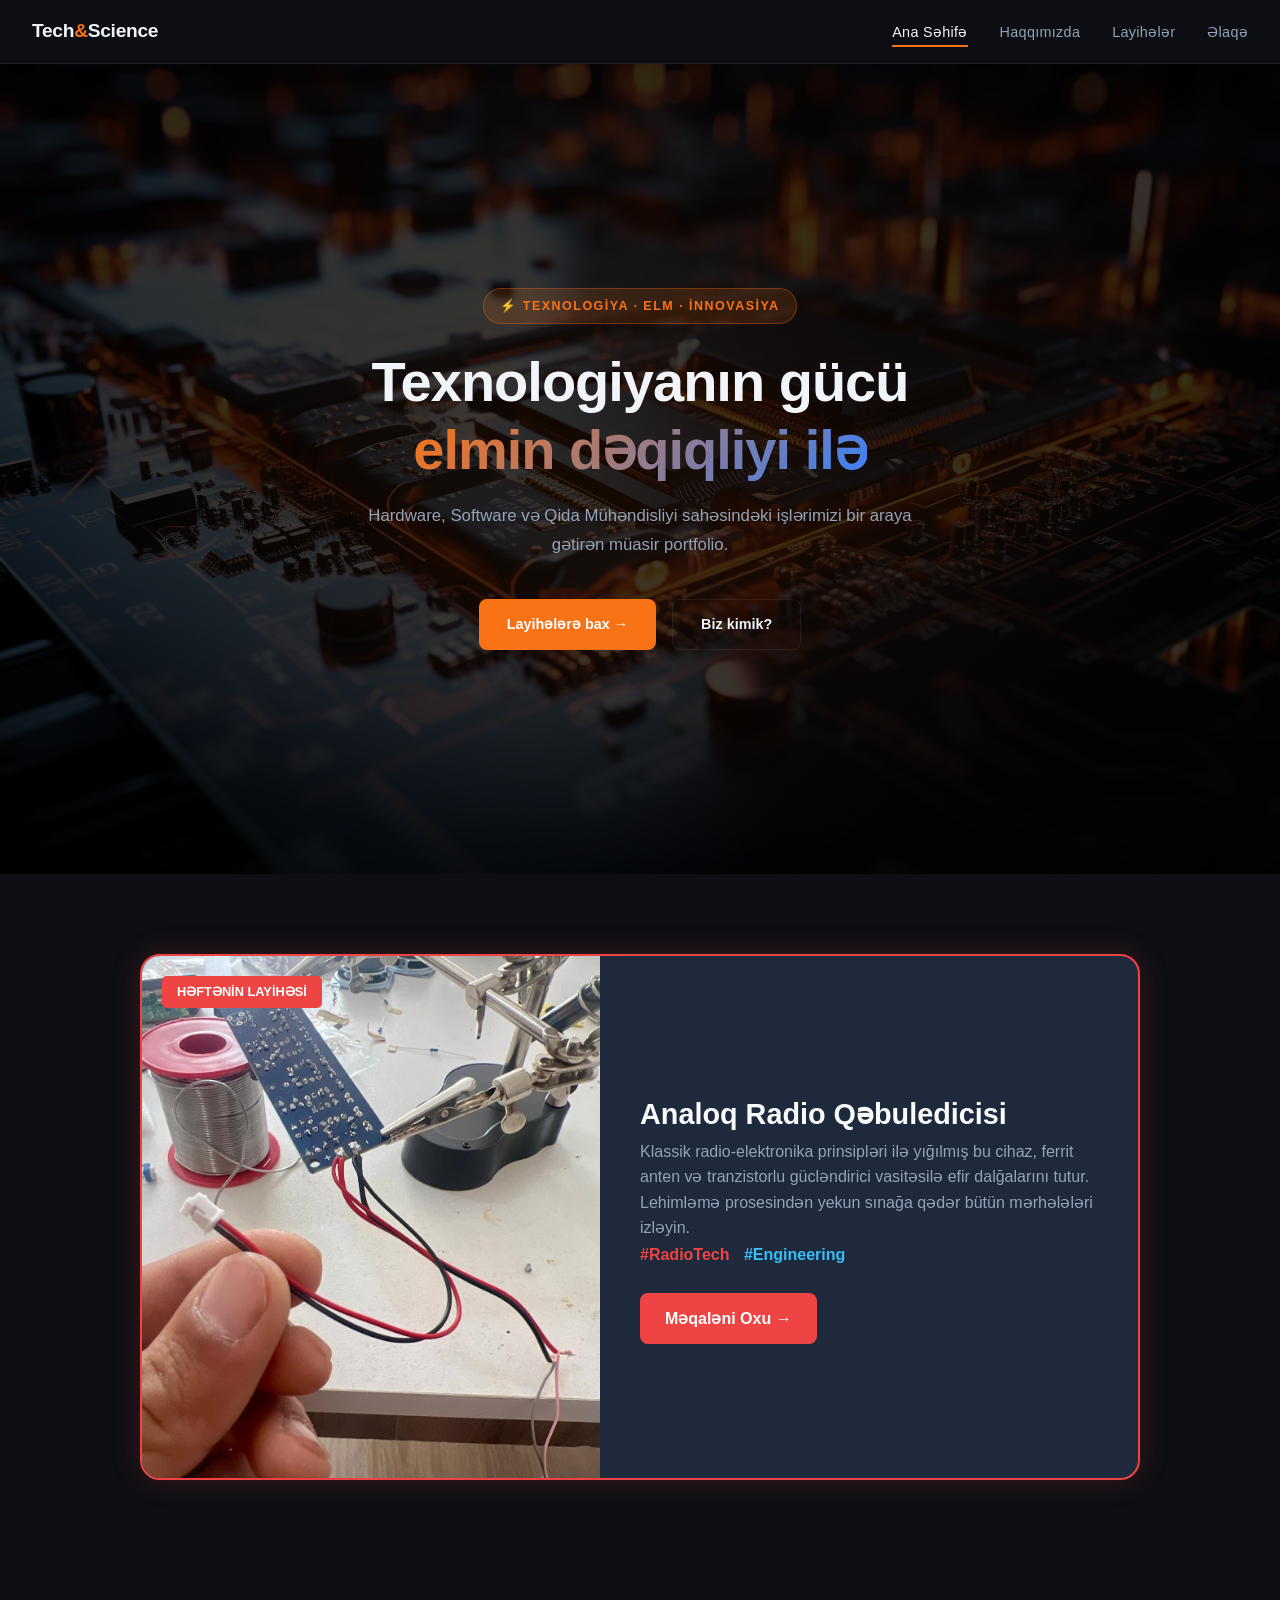
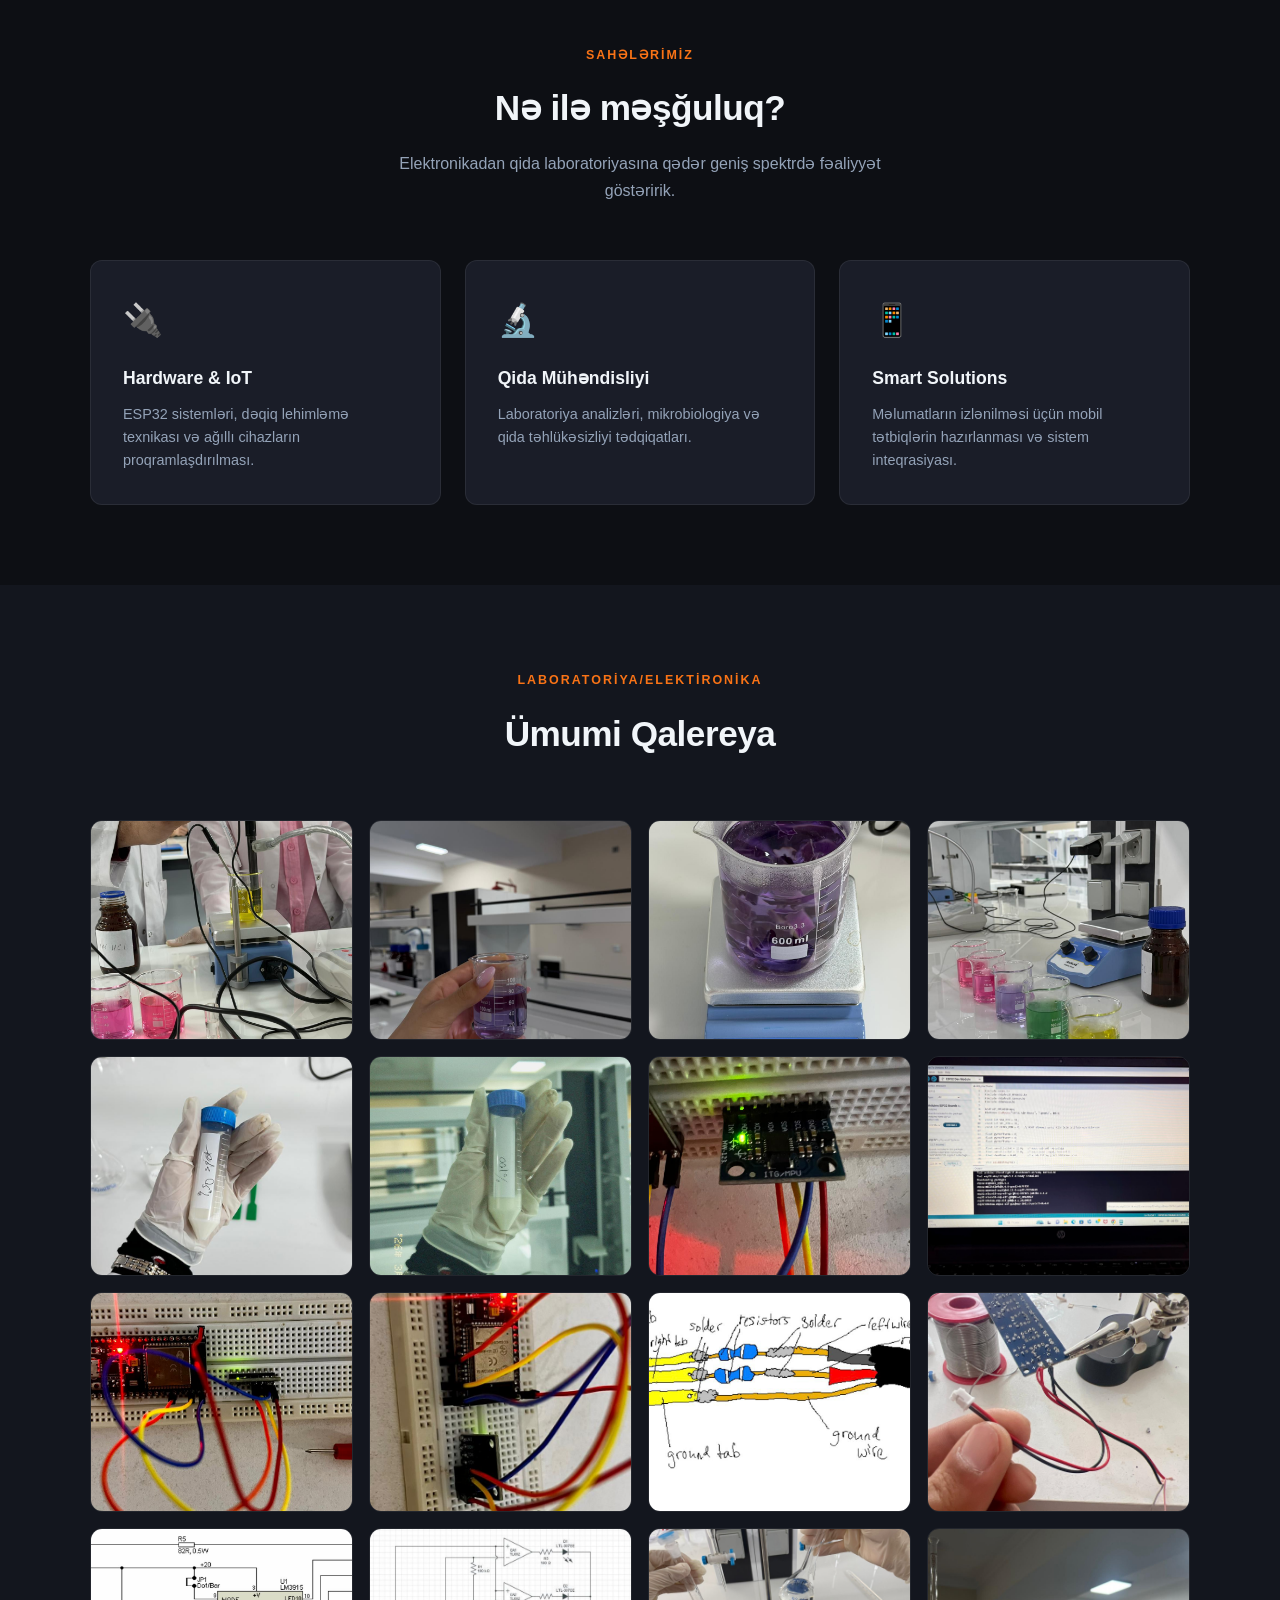
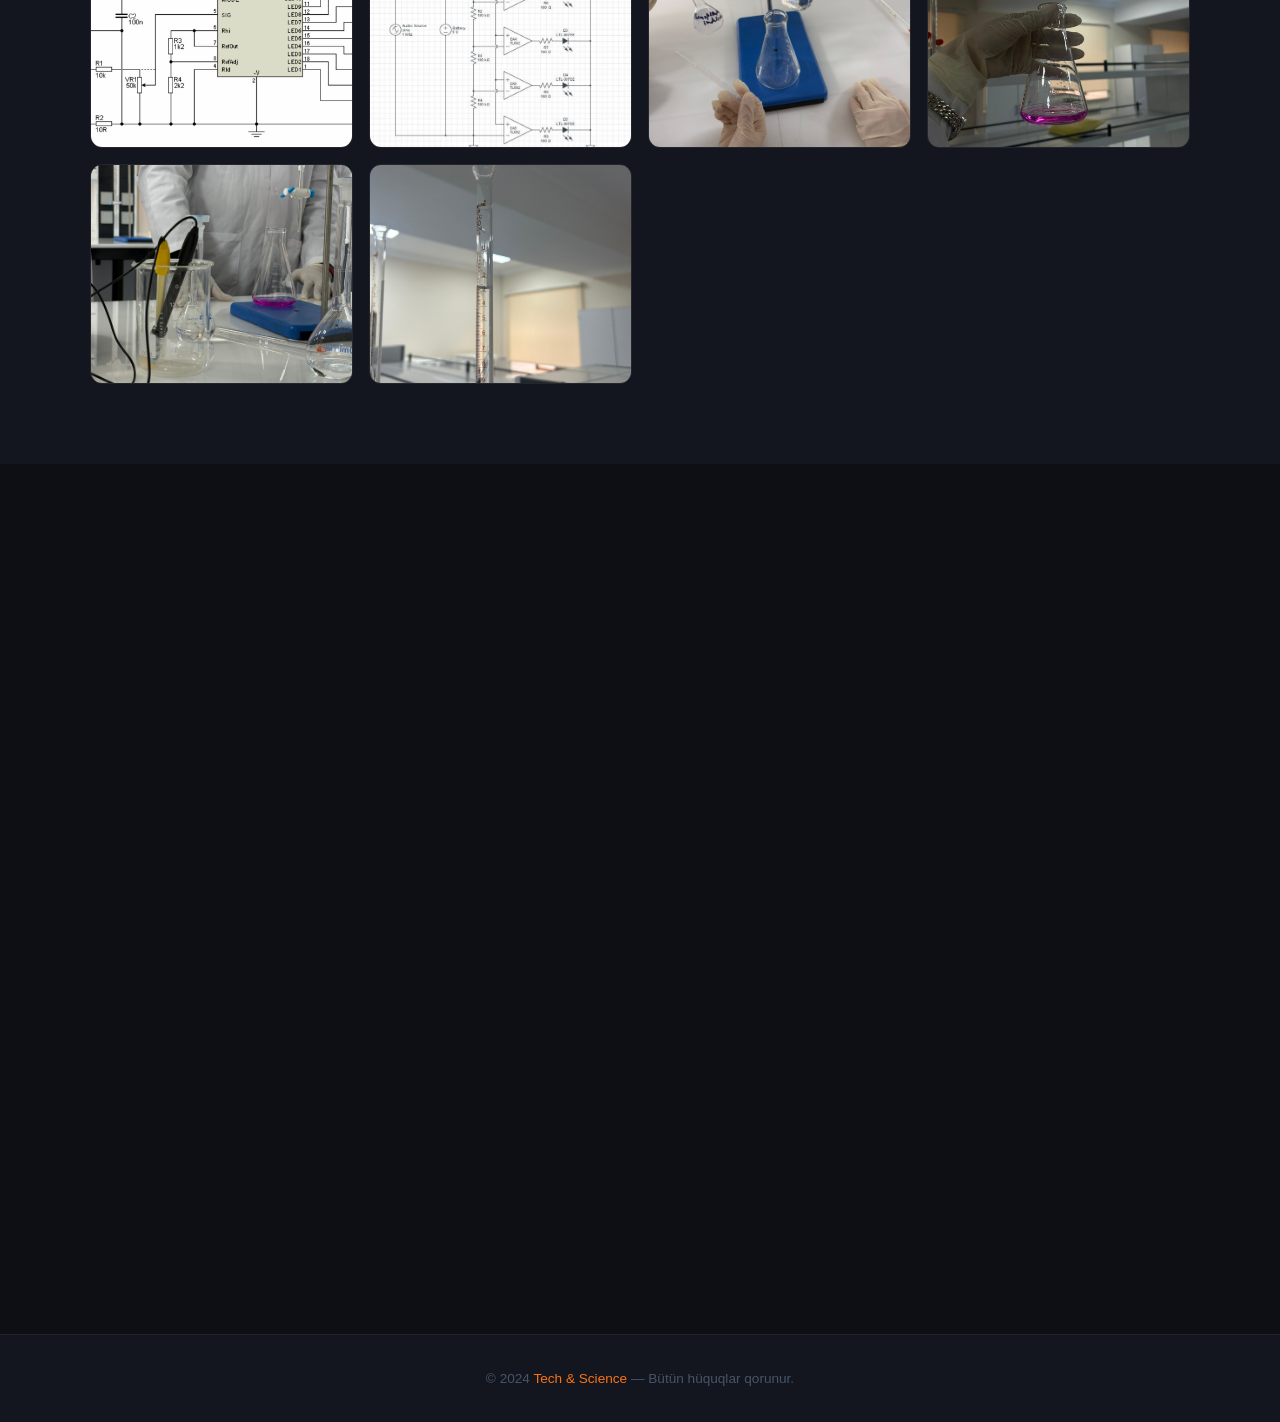
==== commit cad4ee48: "Add files via upload" ====
--- a/index.html
+++ b/index.html
@@ -8,7 +8,15 @@
   <meta name="description" content="Radio-elektronika, ESP32 layihələri və mühəndislik tədqiqatları haqqında şəxsi portfolio.">
 <meta name="keywords" content="radio sxemləri, ESP32, mühəndislik, lehimləmə, ">
 <link href="https://unpkg.com/aos@2.3.1/dist/aos.css" rel="stylesheet">
-<meta name="google-site-verification" content="H_rSkgdpZccQFYCzLV52eMNaQ7GZskk9QZ2BRXmeVCI" />
+<meta name="google-site-verification" content="FkIAj-1Go0o-fUeJLtk8W7sxPcNDAp_vn8cGicUovjQ" />
+<script async src="https://www.googletagmanager.com/gtag/js?id=G-99Y4B3V18C"></script>
+<script>
+  window.dataLayer = window.dataLayer || [];
+  function gtag(){dataLayer.push(arguments);}
+  gtag('js', new Date());
+
+  gtag('config', 'G-99Y4B3V18C');
+</script>
 </head>
 <body>
   <!-- NAVBAR -->
@@ -109,6 +117,10 @@
         <img src="lap12.jpg" alt="radio sxem" data-aos="zoom-in"/>
         <img src="lap13.jpg" alt="radio sxem"data-aos="zoom-in" />
         <img src="lap14.jpg" alt="radio sxem" data-aos="zoom-in"/>
+        <img src="lap15.jpg" alt="radio sxem" data-aos="zoom-in"/>
+        <img src="lap16.jpg" alt="radio sxem" data-aos="zoom-in"/>
+        <img src="lap17.jpg" alt="radio sxem" data-aos="zoom-in"/>
+        <img src="lap18.jpg" alt="radio sxem" data-aos="zoom-in"/>
       </div>
     </div>
   </section>
